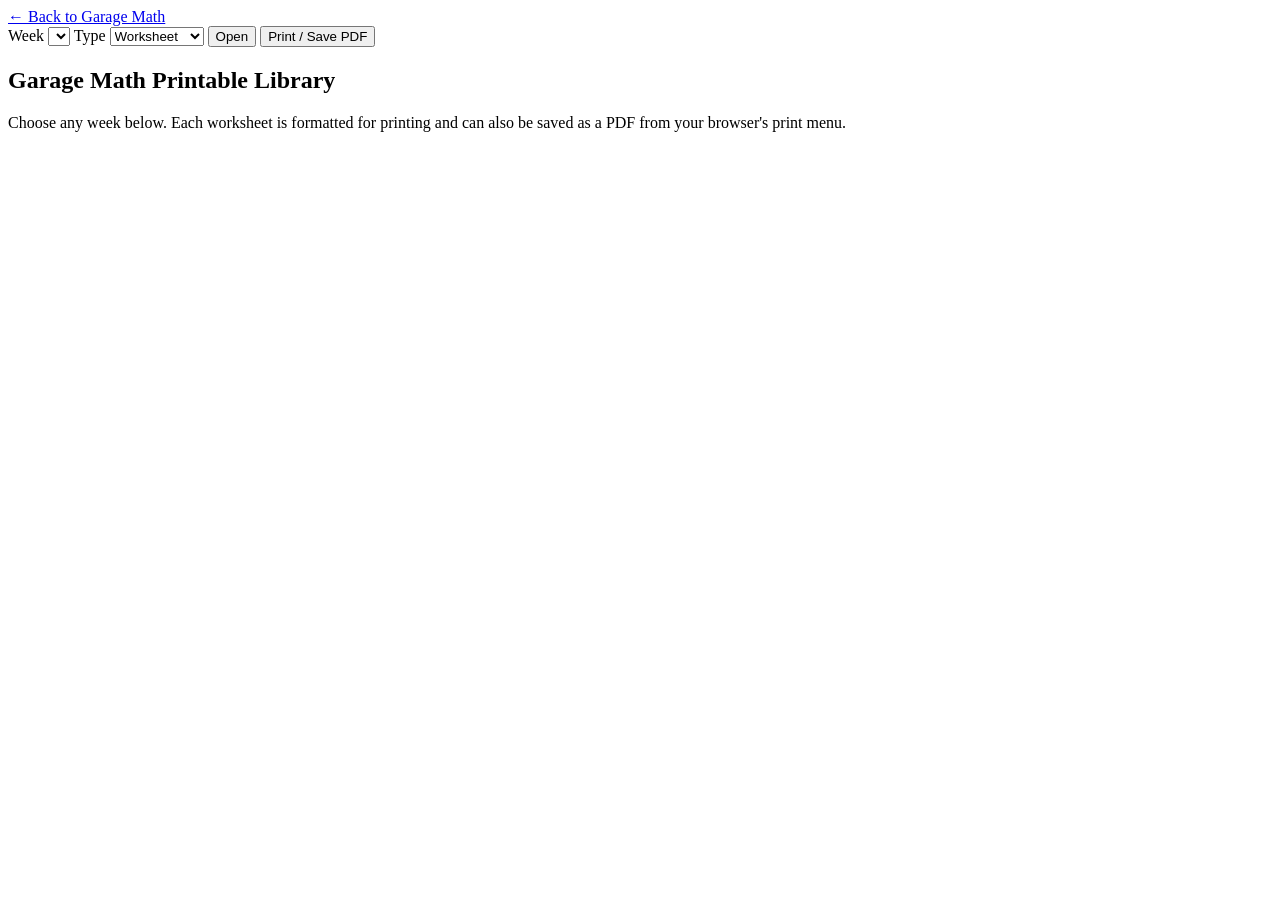
==== print.html @ cc12f76c "Add printable worksheet and answer key library" ====
<!doctype html>
<html lang="en">
<head>
  <meta charset="utf-8" />
  <meta name="viewport" content="width=device-width, initial-scale=1" />
  <title>Garage Math Printable Worksheets</title>
  <link rel="stylesheet" href="print.css" />
</head>
<body>
  <header class="toolbar no-print">
    <a href="index.html">← Back to Garage Math</a>
    <div class="controls">
      <label>Week <select id="weekSelect"></select></label>
      <label>Type <select id="typeSelect"><option value="worksheet">Worksheet</option><option value="key">Answer Key</option></select></label>
      <button id="openBtn">Open</button>
      <button id="printBtn">Print / Save PDF</button>
    </div>
  </header>

  <main>
    <section id="library" class="library no-print">
      <h1>Garage Math Printable Library</h1>
      <p>Choose any week below. Each worksheet is formatted for printing and can also be saved as a PDF from your browser's print menu.</p>
      <div id="libraryGrid" class="library-grid"></div>
    </section>
    <section id="sheet" class="sheet" hidden></section>
  </main>

  <!-- Hidden elements allow the curriculum data file to load without changing the main site code. -->
  <div hidden>
    <div id="weekGrid"></div>
    <dialog id="weekDialog"><button class="close">x</button><div id="dialogContent"></div></dialog>
    <button id="printScope"></button>
  </div>

  <script src="app.js"></script>
  <script src="print.js"></script>
</body>
</html>
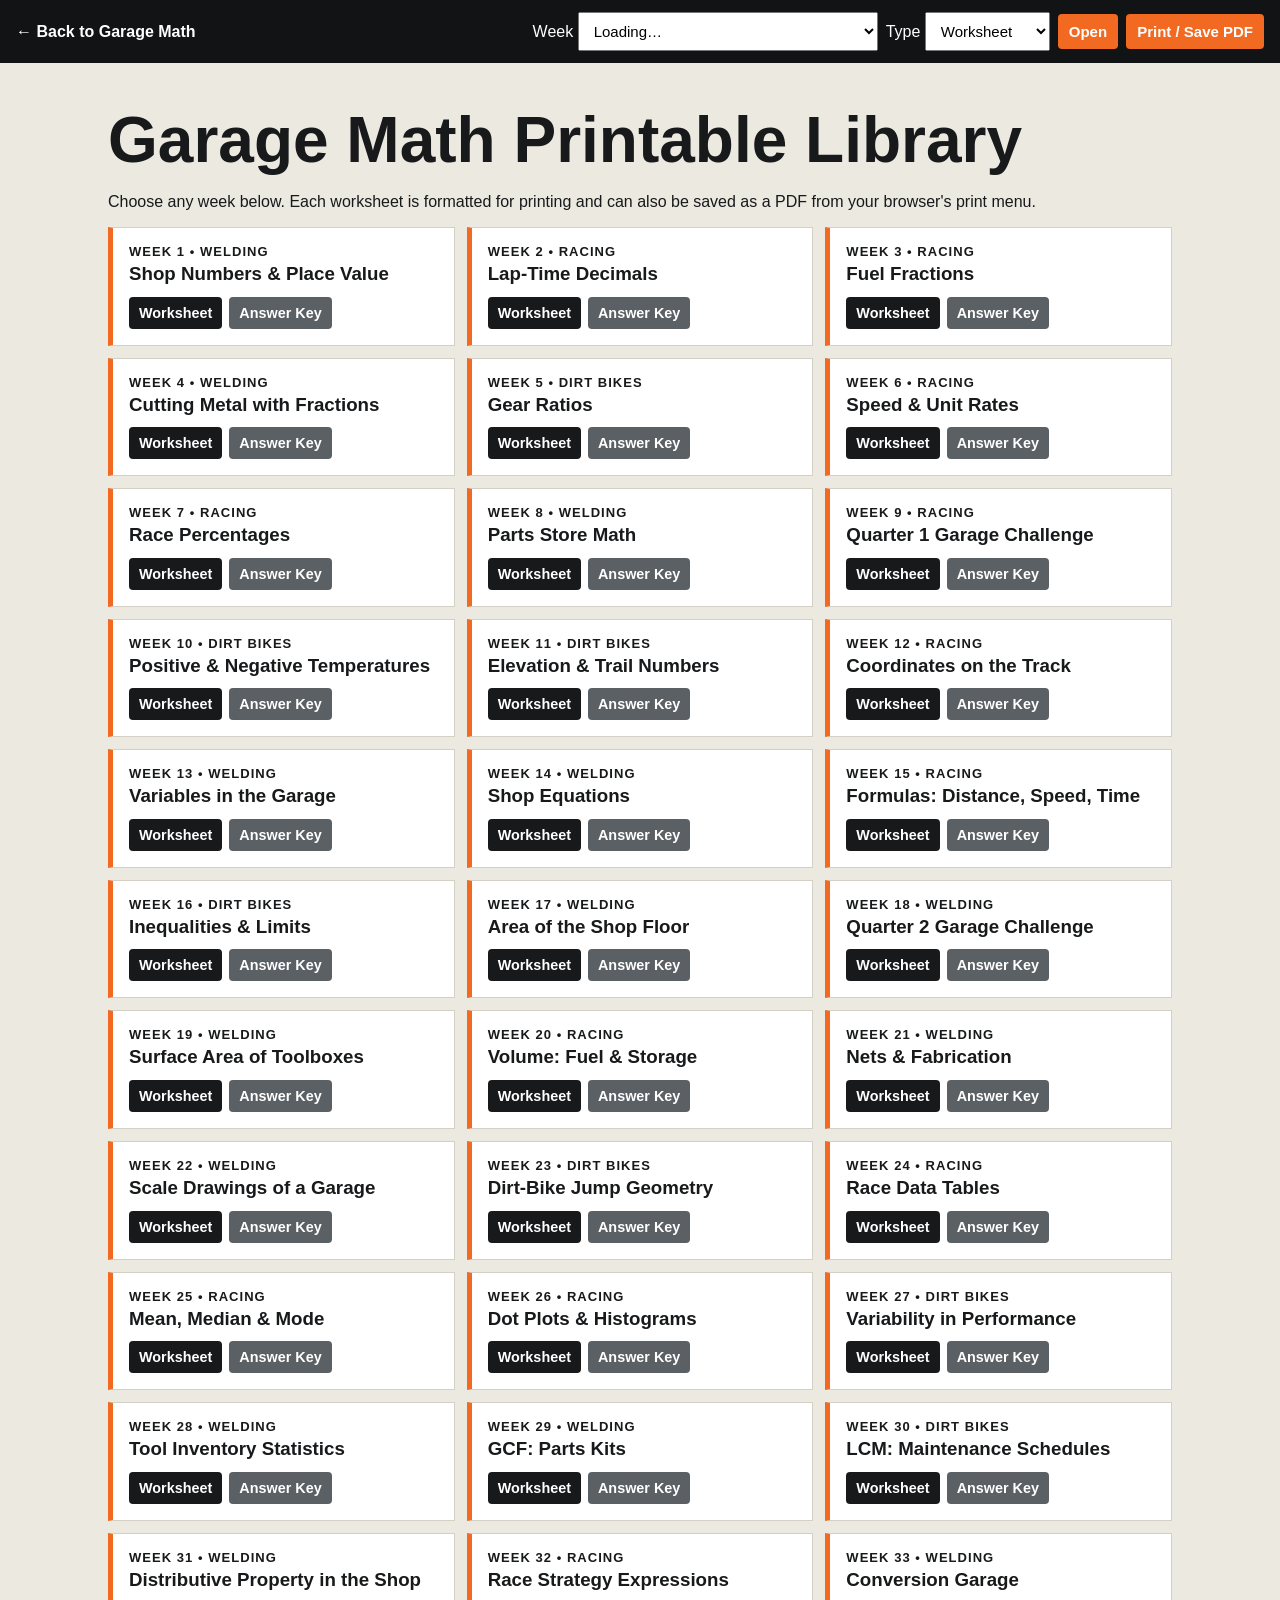
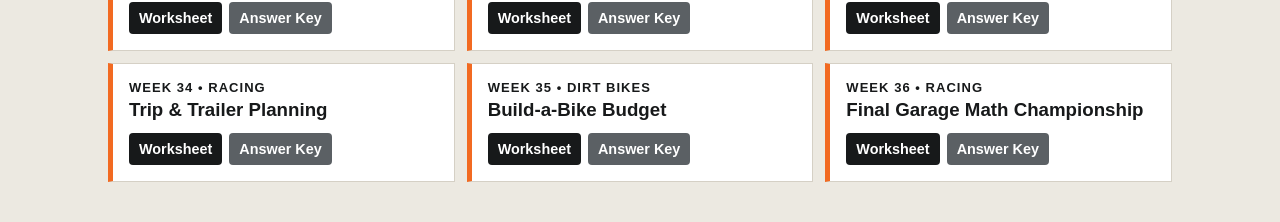
==== commit 803a7416: "Fix printable worksheet loading" ====
--- a/print.html
+++ b/print.html
@@ -10,7 +10,7 @@
   <header class="toolbar no-print">
     <a href="index.html">← Back to Garage Math</a>
     <div class="controls">
-      <label>Week <select id="weekSelect"></select></label>
+      <label>Week <select id="weekSelect"><option>Loading…</option></select></label>
       <label>Type <select id="typeSelect"><option value="worksheet">Worksheet</option><option value="key">Answer Key</option></select></label>
       <button id="openBtn">Open</button>
       <button id="printBtn">Print / Save PDF</button>
@@ -26,14 +26,13 @@
     <section id="sheet" class="sheet" hidden></section>
   </main>
 
-  <!-- Hidden elements allow the curriculum data file to load without changing the main site code. -->
   <div hidden>
     <div id="weekGrid"></div>
     <dialog id="weekDialog"><button class="close">x</button><div id="dialogContent"></div></dialog>
     <button id="printScope"></button>
   </div>
 
-  <script src="app.js"></script>
-  <script src="print.js"></script>
+  <script src="boot.js?v=20260901-fix1"></script>
+  <script src="print-loader.js?v=20260901-fix1"></script>
 </body>
 </html>
--- a/print.css
+++ b/print.css
@@ -0,0 +1 @@
+*{box-sizing:border-box}body{margin:0;font-family:Arial,Helvetica,sans-serif;background:#ece9e1;color:#17191a}.toolbar{position:sticky;top:0;z-index:5;background:#111315;color:#fff;padding:12px 16px;display:flex;justify-content:space-between;gap:16px;align-items:center;flex-wrap:wrap}.toolbar a{color:#fff;font-weight:700;text-decoration:none}.controls{display:flex;gap:8px;align-items:center;flex-wrap:wrap}.controls select,.controls button{padding:9px 11px;font-size:15px}.controls button{background:#f26a21;color:#fff;border:0;border-radius:4px;font-weight:800}.library{max-width:1100px;margin:40px auto;padding:0 18px}.library h1{font-size:clamp(2rem,6vw,4rem);margin:.2em 0}.library-grid{display:grid;grid-template-columns:repeat(3,minmax(0,1fr));gap:12px}.lib-card{background:white;border:1px solid #d5d0c5;padding:16px;border-left:5px solid #f26a21}.lib-card h3{margin:5px 0 12px;line-height:1.1}.lib-actions{display:flex;gap:7px;flex-wrap:wrap}.lib-actions a{background:#17191a;color:#fff;padding:8px 10px;border-radius:4px;text-decoration:none;font-weight:800;font-size:.9rem}.lib-actions a:last-child{background:#5b6064}.sheet{width:8.5in;min-height:11in;margin:22px auto;background:white;padding:.48in .55in;box-shadow:0 10px 25px rgba(0,0,0,.16)}.brand-row{display:flex;justify-content:space-between;align-items:flex-start;border-bottom:4px solid #f26a21;padding-bottom:10px;margin-bottom:16px}.brand{font-size:25px;font-weight:900;font-style:italic}.week-label{font-size:13px;font-weight:900;letter-spacing:.08em;text-transform:uppercase}.sheet h1{font-size:25px;margin:5px 0 4px}.skill{font-size:14px;margin:0;color:#444}.student-line{display:grid;grid-template-columns:1fr 1fr;gap:24px;margin:18px 0}.line{border-bottom:1px solid #222;height:24px}.section-title{margin:18px 0 8px;padding:7px 9px;background:#17191a;color:white;font-size:15px;font-weight:900;text-transform:uppercase;letter-spacing:.04em}.directions{font-size:13px;color:#444}.problems{padding-left:24px}.problems li{margin:0 0 17px;padding-left:3px}.work-lines{height:48px;background:repeating-linear-gradient(to bottom,transparent 0,transparent 22px,#bcbcbc 23px)}.open-response{border:1px solid #aaa;padding:10px;margin:10px 0;min-height:76px}.project-box{border:2px solid #f26a21;padding:12px}.project-box p{margin:4px 0 10px}.planner-grid{display:grid;grid-template-columns:1fr 1fr;gap:10px}.planner-cell{border:1px solid #aaa;min-height:74px;padding:8px;font-size:12px}.answer{padding:10px 0;border-bottom:1px solid #ddd}.answer b{display:inline-block;min-width:28px}.key-note{background:#f3efe5;border-left:5px solid #f1b323;padding:10px;margin:12px 0;font-size:13px}.footer-note{text-align:center;font-size:11px;color:#666;margin-top:16px}@media(max-width:900px){.library-grid{grid-template-columns:1fr 1fr}.sheet{width:calc(100% - 20px);min-height:auto;margin:10px}.student-line,.planner-grid{grid-template-columns:1fr}}@media(max-width:560px){.library-grid{grid-template-columns:1fr}}@media print{@page{size:letter;margin:0}.no-print{display:none!important}body{background:white}.sheet{display:block!important;width:8.5in;min-height:11in;margin:0;box-shadow:none;padding:.45in .52in}.sheet[hidden]{display:none!important}.open-response,.project-box,.planner-cell{break-inside:avoid}.section-title{print-color-adjust:exact;-webkit-print-color-adjust:exact}.brand-row{border-bottom-color:#000}.project-box{border-color:#000}}
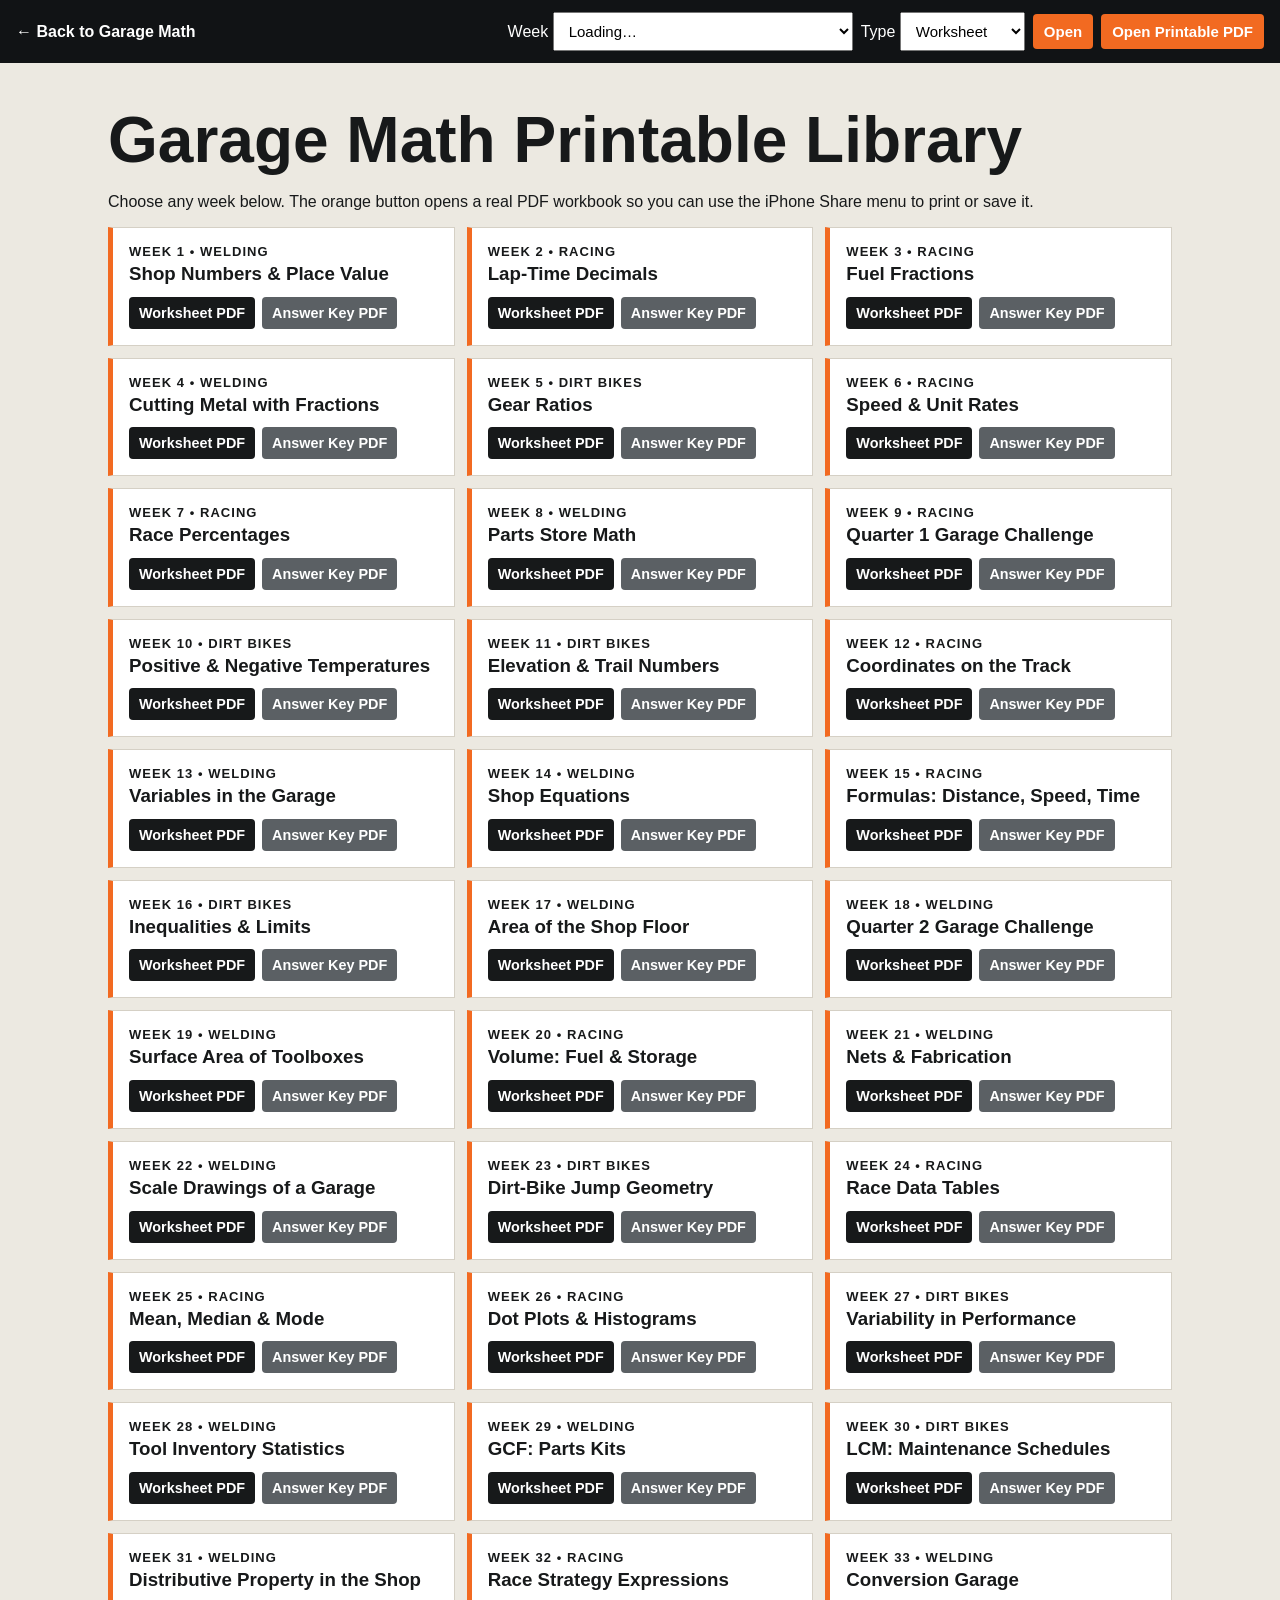
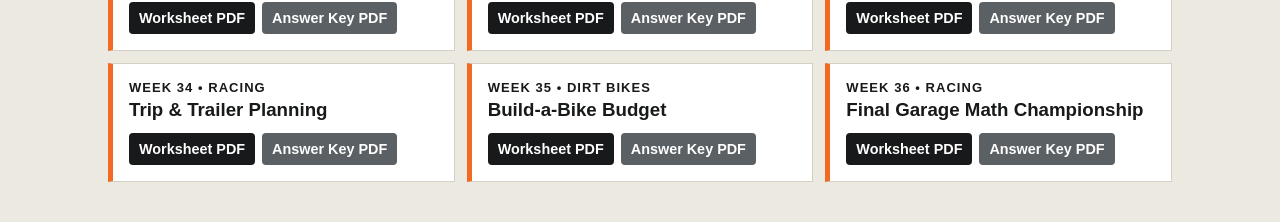
==== commit 6f3ee63d: "Refresh printable PDF page" ====
--- a/print.html
+++ b/print.html
@@ -13,14 +13,14 @@
       <label>Week <select id="weekSelect"><option>Loading…</option></select></label>
       <label>Type <select id="typeSelect"><option value="worksheet">Worksheet</option><option value="key">Answer Key</option></select></label>
       <button id="openBtn">Open</button>
-      <button id="printBtn">Print / Save PDF</button>
+      <button id="printBtn">Open Printable PDF</button>
     </div>
   </header>
 
   <main>
     <section id="library" class="library no-print">
       <h1>Garage Math Printable Library</h1>
-      <p>Choose any week below. Each worksheet is formatted for printing and can also be saved as a PDF from your browser's print menu.</p>
+      <p>Choose any week below. The orange button opens a real PDF workbook so you can use the iPhone Share menu to print or save it.</p>
       <div id="libraryGrid" class="library-grid"></div>
     </section>
     <section id="sheet" class="sheet" hidden></section>
@@ -32,7 +32,7 @@
     <button id="printScope"></button>
   </div>
 
-  <script src="boot.js?v=20260901-fix1"></script>
-  <script src="print-loader.js?v=20260901-fix1"></script>
+  <script src="boot.js?v=20260901-pdf1"></script>
+  <script src="print-loader.js?v=20260901-pdf1"></script>
 </body>
 </html>
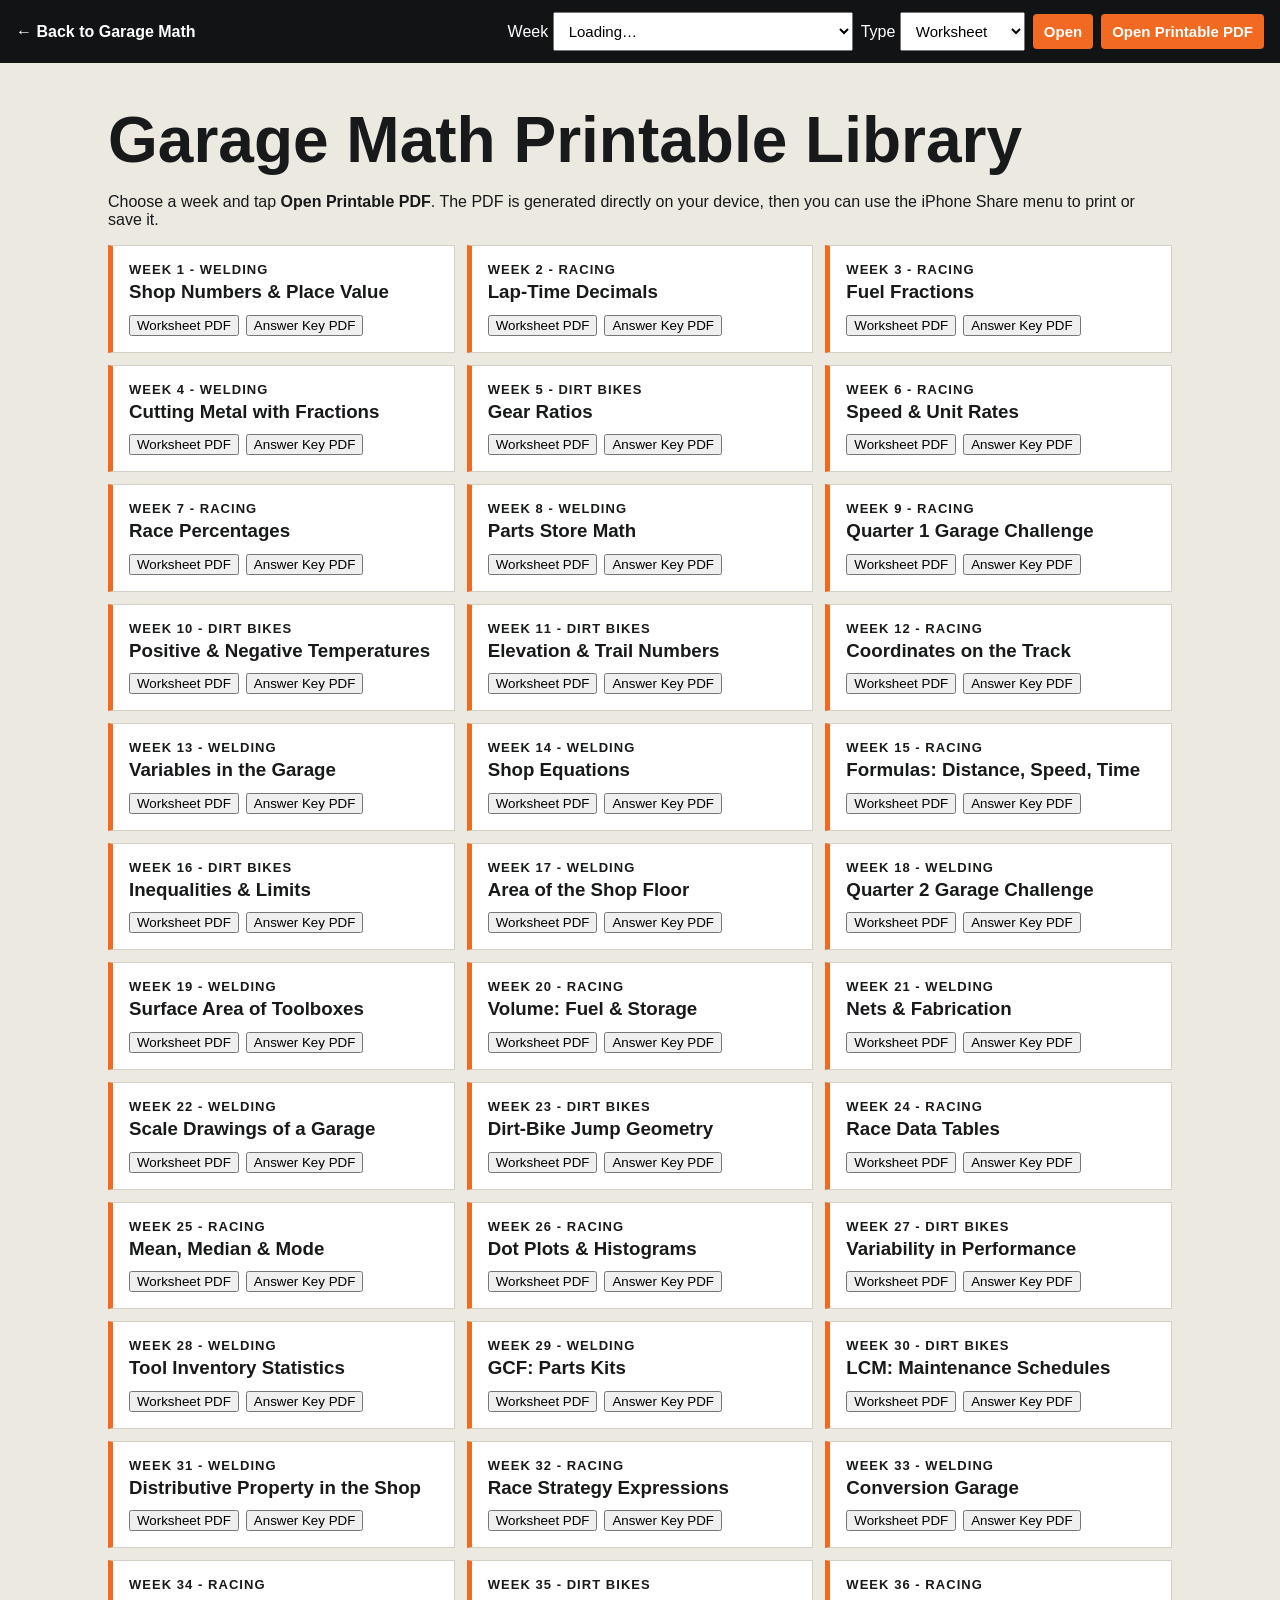
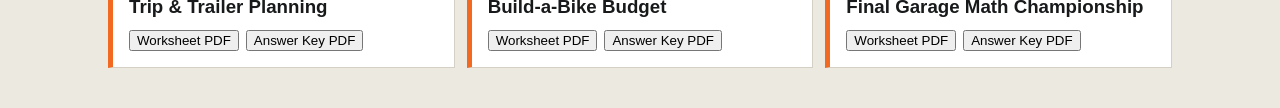
==== commit ebbaa03e: "Use on-device generated printable PDFs" ====
--- a/print.html
+++ b/print.html
@@ -20,7 +20,7 @@
   <main>
     <section id="library" class="library no-print">
       <h1>Garage Math Printable Library</h1>
-      <p>Choose any week below. The orange button opens a real PDF workbook so you can use the iPhone Share menu to print or save it.</p>
+      <p>Choose a week and tap <strong>Open Printable PDF</strong>. The PDF is generated directly on your device, then you can use the iPhone Share menu to print or save it.</p>
       <div id="libraryGrid" class="library-grid"></div>
     </section>
     <section id="sheet" class="sheet" hidden></section>
@@ -32,7 +32,7 @@
     <button id="printScope"></button>
   </div>
 
-  <script src="boot.js?v=20260901-pdf1"></script>
-  <script src="print-loader.js?v=20260901-pdf1"></script>
+  <script src="boot.js?v=20260901-pdf2"></script>
+  <script src="print-loader.js?v=20260901-pdf2"></script>
 </body>
 </html>
